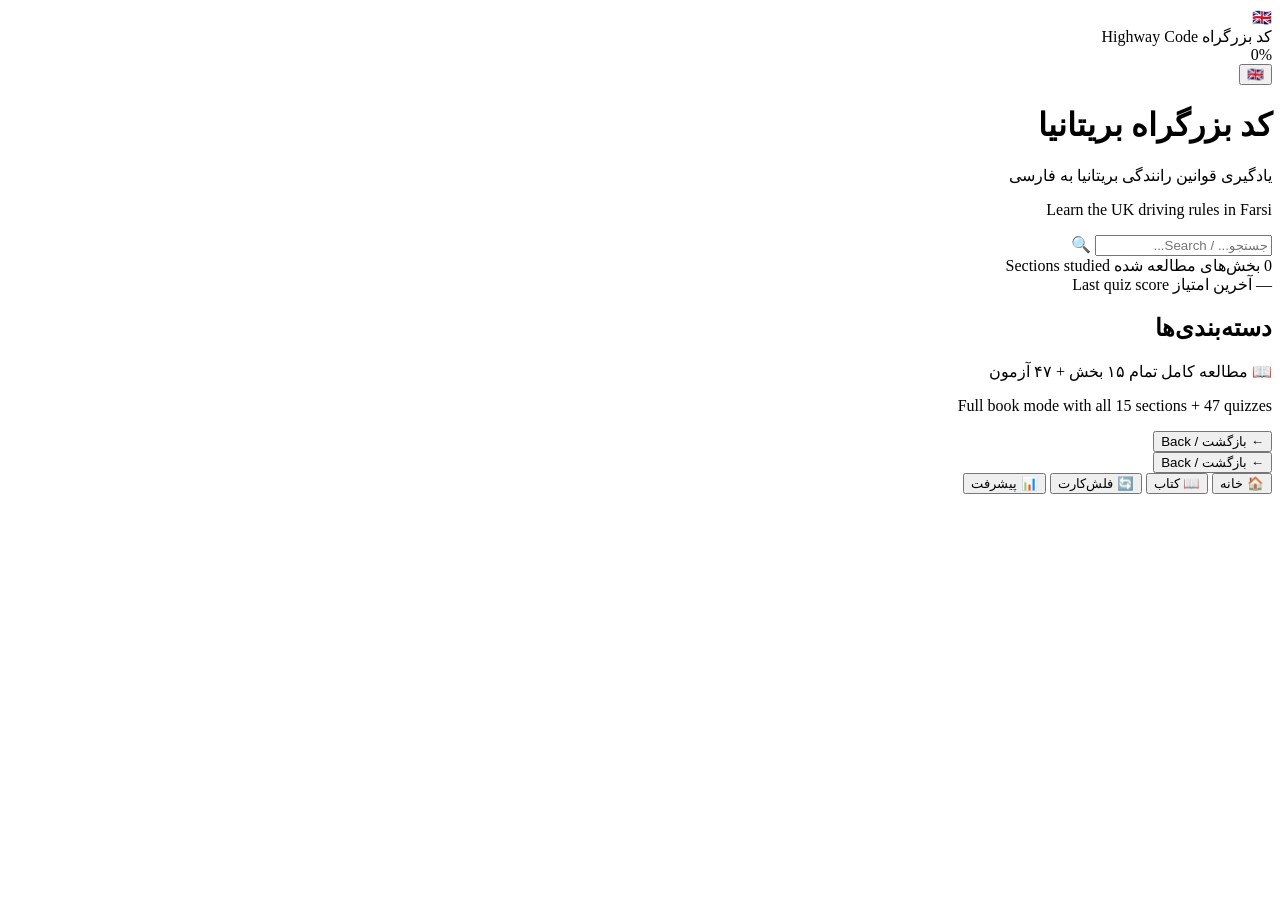
==== index.html @ 94de6531 "Update CTA text — all sections complete, link to book mode" ====
<!DOCTYPE html>
<html lang="fa" dir="rtl">
<head>
  <meta charset="utf-8" />
  <meta name="viewport" content="width=device-width, initial-scale=1" />
  <title>کد بزرگراه بریتانیا — Highway Code</title>
  <meta name="description" content="Learn the UK Highway Code in Farsi with English translations. Study for your theory test." />
  <link rel="preconnect" href="https://fonts.googleapis.com" />
  <link rel="preconnect" href="https://fonts.gstatic.com" crossorigin />
  <link href="https://fonts.googleapis.com/css2?family=Vazirmatn:wght@300;400;500;600;700;800&display=swap" rel="stylesheet" />
  <link rel="stylesheet" href="assets/css/main.css" />
</head>
<body>
  <header class="app-header">
    <div class="header-inner">
      <div class="brand">
        <span class="brand-icon">🇬🇧</span>
        <div class="brand-text">
          <span class="brand-fa">کد بزرگراه</span>
          <span class="brand-en">Highway Code</span>
        </div>
      </div>
      <div class="header-actions">
        <div class="progress-pill" id="progressPill">
          <span id="progressText">0%</span>
        </div>
        <button class="lang-toggle" id="langToggle" title="Switch language">
          <span class="lang-flag">🇬🇧</span>
        </button>
      </div>
    </div>
  </header>

  <main id="app">
    <!-- HOME VIEW -->
    <div class="view active" id="homeView">
      <div class="hero">
        <h1 class="hero-title">کد بزرگراه بریتانیا</h1>
        <p class="hero-sub">یادگیری قوانین رانندگی بریتانیا به فارسی</p>
        <p class="hero-sub-en">Learn the UK driving rules in Farsi</p>
      </div>

      <div class="search-bar">
        <input type="text" id="searchInput" placeholder="جستجو... / Search..." />
        <span class="search-icon">🔍</span>
      </div>

      <div class="stats-row">
        <div class="stat-card">
          <span class="stat-num" id="sectionsCompleted">0</span>
          <span class="stat-label">بخش‌های مطالعه شده</span>
          <span class="stat-label-en">Sections studied</span>
        </div>
        <div class="stat-card">
          <span class="stat-num" id="quizScore">—</span>
          <span class="stat-label">آخرین امتیاز</span>
          <span class="stat-label-en">Last quiz score</span>
        </div>
      </div>

      <!-- Quick Actions -->
      <div id="quickActions"></div>

      <h2 class="section-heading" id="catHeading">دسته‌بندی‌ها</h2>
      <div class="category-grid" id="categoryGrid">
        <!-- Filled by JS -->
      </div>

      <div class="cta-section">
        <p>📖 مطالعه کامل تمام ۱۵ بخش + ۴۷ آزمون</p>
        <p class="cta-sub">Full book mode with all 15 sections + 47 quizzes</p>
      </div>
    </div>

    <!-- SECTION VIEW -->
    <div class="view" id="sectionView">
      <button class="back-btn" id="backBtn">← بازگشت / Back</button>
      <div class="section-content" id="sectionContent">
        <!-- Filled by JS -->
      </div>
    </div>

    <!-- QUIZ VIEW -->
    <div class="view" id="quizView">
      <button class="back-btn" id="quizBackBtn">← بازگشت / Back</button>
      <div class="quiz-container" id="quizContainer">
        <!-- Filled by JS -->
      </div>
    </div>

    <!-- FLASHCARD VIEW -->
    <div class="view" id="flashcardsView">
      <div class="flashcard-container" id="flashcardContainer">
        <!-- Filled by JS -->
      </div>
    </div>

    <!-- PROGRESS VIEW -->
    <div class="view" id="progressView">
      <div class="progress-container" id="progressContainer">
        <!-- Filled by JS -->
      </div>
    </div>

    <!-- FULL READ VIEW -->
    <div class="view" id="readView">
      <div class="read-container" id="readContainer">
        <!-- Filled by JS -->
      </div>
    </div>
  </main>

  <!-- Bottom Tab Navigation -->
  <nav class="bottom-nav" id="bottomNav">
    <button class="bottom-nav-item active" id="navHome" data-target="home">
      <span class="bottom-nav-icon">🏠</span>
      <span class="bottom-nav-label">خانه</span>
    </button>
    <button class="bottom-nav-item" id="navRead" data-target="read">
      <span class="bottom-nav-icon">📖</span>
      <span class="bottom-nav-label">کتاب</span>
    </button>
    <button class="bottom-nav-item" id="navFlashcards" data-target="flashcards">
      <span class="bottom-nav-icon">🔄</span>
      <span class="bottom-nav-label">فلش‌کارت</span>
    </button>
    <button class="bottom-nav-item" id="navProgress" data-target="progress">
      <span class="bottom-nav-icon">📊</span>
      <span class="bottom-nav-label">پیشرفت</span>
    </button>
  </nav>

  <script src="assets/js/data.js"></script>
  <script src="assets/js/signs.js"></script>
  <script src="assets/js/app.js"></script>
</body>
</html>
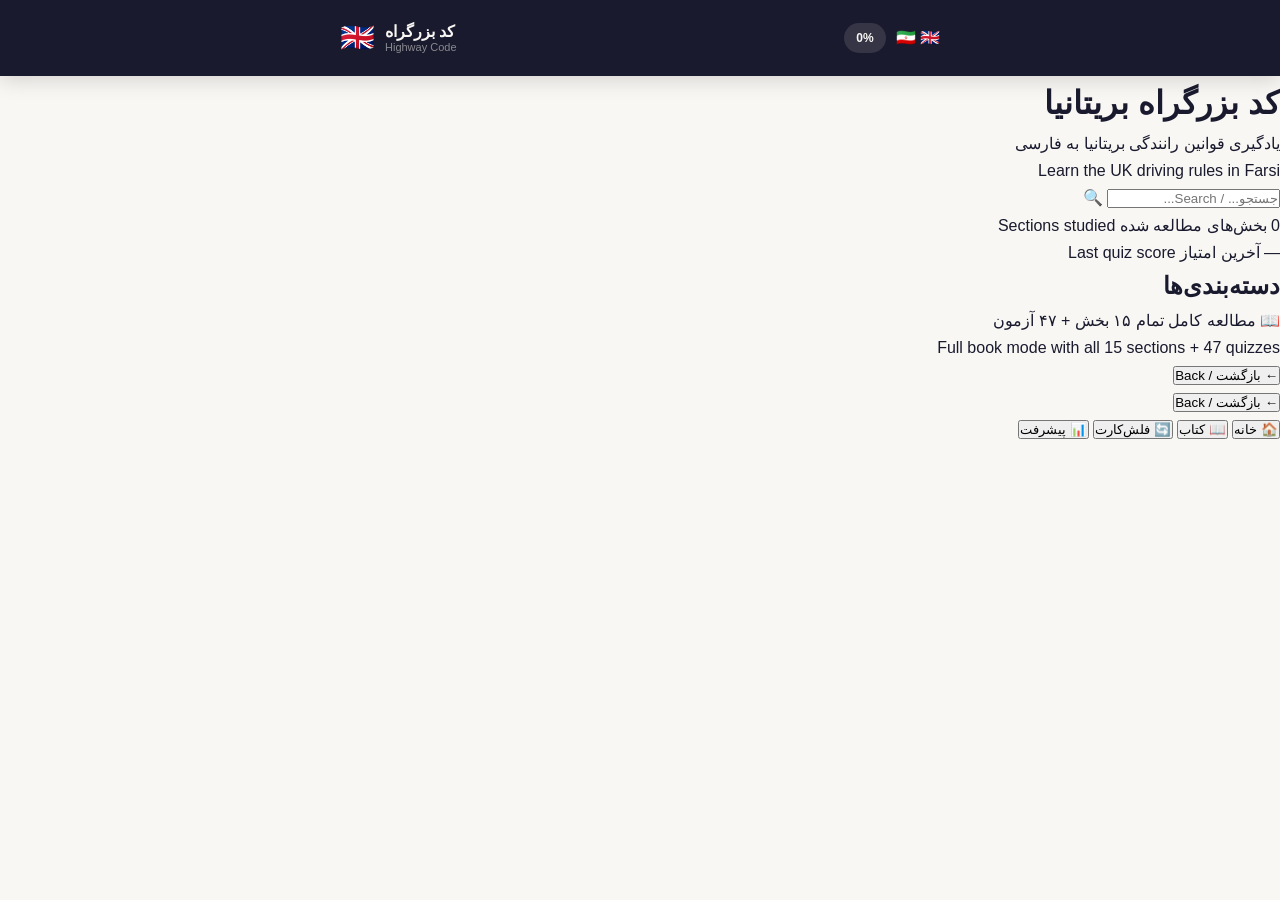
==== commit 8bcb5391: "Fix header: force LTR direction so brand stays left, flags stay right in both languages" ====
--- a/index.html
+++ b/index.html
@@ -8,7 +8,7 @@
   <link rel="preconnect" href="https://fonts.googleapis.com" />
   <link rel="preconnect" href="https://fonts.gstatic.com" crossorigin />
   <link href="https://fonts.googleapis.com/css2?family=Vazirmatn:wght@300;400;500;600;700;800&display=swap" rel="stylesheet" />
-  <link rel="stylesheet" href="assets/css/main.css" />
+  <link rel="stylesheet" href="assets/css/main-v5.css" />
 </head>
 <body>
   <header class="app-header">
@@ -24,9 +24,10 @@
         <div class="progress-pill" id="progressPill">
           <span id="progressText">0%</span>
         </div>
-        <button class="lang-toggle" id="langToggle" title="Switch language">
-          <span class="lang-flag">🇬🇧</span>
-        </button>
+        <div class="lang-flags">
+          <span class="lang-flag-btn active" id="langFa" title="فارسی">🇮🇷</span>
+          <span class="lang-flag-btn" id="langEn" title="English">🇬🇧</span>
+        </div>
       </div>
     </div>
   </header>
@@ -132,6 +133,6 @@
 
   <script src="assets/js/data.js"></script>
   <script src="assets/js/signs.js"></script>
-  <script src="assets/js/app.js"></script>
+  <script src="assets/js/app-v6.js"></script>
 </body>
 </html>
--- a/assets/css/main-v5.css
+++ b/assets/css/main-v5.css
@@ -0,0 +1,1228 @@
+/* ===== RESET & BASE ===== */
+*, *::before, *::after { box-sizing: border-box; margin: 0; padding: 0; }
+html { font-size: 16px; -webkit-text-size-adjust: 100%; }
+body {
+  font-family: 'Vazirmatn', sans-serif;
+  background: #f8f7f4;
+  color: #1a1a2e;
+  min-height: 100vh;
+  line-height: 1.7;
+  padding-bottom: env(safe-area-inset-bottom, 80px);
+}
+
+/* ===== HEADER ===== */
+.app-header {
+  position: sticky; top: 0; z-index: 100;
+  background: #1a1a2e;
+  padding: 14px 20px;
+  box-shadow: 0 4px 20px rgba(0,0,0,.15);
+}
+.header-inner {
+  display: flex; align-items: center; justify-content: space-between;
+  max-width: 600px; margin: 0 auto;
+  direction: ltr; /* keep brand left, actions right regardless of page dir */
+}
+.brand { display: flex; align-items: center; gap: 10px; }
+.brand-icon { font-size: 28px; }
+.brand-text { display: flex; flex-direction: column; line-height: 1.2; }
+.brand-fa { color: #f8f7f4; font-weight: 700; font-size: 16px; }
+.brand-en { color: rgba(248,247,244,.5); font-size: 11px; font-weight: 400; }
+.header-actions { display: flex; align-items: center; gap: 10px; }
+.progress-pill {
+  background: rgba(248,247,244,.12); color: #f8f7f4; font-size: 12px;
+  padding: 5px 12px; border-radius: 20px; font-weight: 600;
+}
+.lang-toggle {
+  width: 36px; height: 36px; border-radius: 50%;
+  background: rgba(248,247,244,.12); border: none; font-size: 18px;
+  cursor: pointer; display: flex; align-items: center; justify-content: center;
+  transition: background .2s;
+.lang-toggle { font-size: 24px; background: rgba(248,247,244,.08); border: none; border-radius: 8px; width: 40px; height: 40px; cursor: pointer; color: #f8f7f4; display: flex; align-items: center; justify-content: center; }
+.lang-toggle:hover { background: rgba(248,247,244,.2); }
+.lang-flags { display: flex; gap: 6px; align-items: center; }
+.lang-flag-btn { font-size: 24px; opacity: .4; cursor: pointer; padding: 4px; border-radius: 8px; transition: opacity .2s, background .2s; user-select: none; }
+.lang-flag-btn.active { opacity: 1; background: rgba(248,247,244,.12); }
+.lang-flag-btn:hover { opacity: .8; }
+
+/* ===== VIEWS ===== */
+.view { display: none; max-width: 600px; margin: 0 auto; padding: 0 20px 100px; }
+.view.active { display: block; }
+
+/* ===== HERO ===== */
+.hero { text-align: center; padding: 32px 0 24px; }
+.hero-title {
+  font-size: 26px; font-weight: 800; color: #1a1a2e;
+  line-height: 1.3; margin-bottom: 8px;
+}
+.hero-sub { font-size: 15px; color: #555; font-weight: 500; }
+.hero-sub-en { font-size: 13px; color: #999; font-weight: 400; direction: ltr; margin-top: 4px; }
+
+/* ===== SEARCH ===== */
+.search-bar {
+  position: relative; margin-bottom: 24px;
+}
+.search-bar input {
+  width: 100%; padding: 14px 18px 14px 48px;
+  border: 2px solid #e8e6e1; border-radius: 14px;
+  font-family: 'Vazirmatn', sans-serif; font-size: 15px;
+  background: #fff; color: #1a1a2e;
+  direction: rtl; transition: border-color .2s;
+}
+.search-bar input:focus { outline: none; border-color: #4361ee; }
+.search-bar input::placeholder { color: #aaa; }
+.search-icon { position: absolute; left: 16px; top: 50%; transform: translateY(-50%); font-size: 16px; }
+
+/* ===== STATS ===== */
+.stats-row { display: flex; gap: 12px; margin-bottom: 24px; }
+.stat-card {
+  flex: 1; background: #fff; border-radius: 16px;
+  padding: 18px 16px; text-align: center;
+  box-shadow: 0 2px 12px rgba(0,0,0,.05);
+  border: 1px solid #e8e6e1;
+}
+.stat-num { display: block; font-size: 28px; font-weight: 800; color: #4361ee; }
+.stat-label { display: block; font-size: 12px; color: #666; margin-top: 4px; }
+.stat-label-en { display: block; font-size: 10px; color: #aaa; direction: ltr; }
+
+/* ===== SECTION HEADINGS ===== */
+.section-heading {
+  font-size: 18px; font-weight: 700; margin-bottom: 16px;
+  padding-bottom: 8px; border-bottom: 2px solid #e8e6e1;
+}
+
+/* ===== CATEGORY GRID ===== */
+.category-grid { display: flex; flex-direction: column; gap: 10px; margin-bottom: 24px; }
+.cat-card {
+  background: #fff; border-radius: 16px; padding: 18px 20px;
+  display: flex; align-items: center; gap: 16px;
+  border: 1px solid #e8e6e1; cursor: pointer;
+  transition: all .2s; box-shadow: 0 1px 4px rgba(0,0,0,.03);
+}
+.cat-card:hover { border-color: #4361ee; box-shadow: 0 4px 16px rgba(67,97,238,.12); transform: translateY(-1px); }
+.cat-card.completed { border-color: #22c55e; }
+.cat-card.completed::after {
+  content: '✓'; margin-right: auto; font-size: 20px; font-weight: 700; color: #22c55e;
+}
+.cat-icon { font-size: 32px; flex-shrink: 0; width: 52px; height: 52px; display: flex; align-items: center; justify-content: center; background: #f0effc; border-radius: 14px; }
+.cat-info { flex: 1; }
+.cat-title { font-size: 15px; font-weight: 700; color: #1a1a2e; line-height: 1.4; }
+.cat-title-en { font-size: 12px; color: #888; direction: ltr; font-weight: 400; margin-top: 2px; }
+.cat-meta { font-size: 11px; color: #aaa; margin-top: 4px; }
+
+/* ===== CTA ===== */
+.cta-section { text-align: center; padding: 20px; color: #888; font-size: 14px; }
+.cta-sub { font-size: 12px; color: #bbb; direction: ltr; }
+
+/* ===== BACK BTN ===== */
+.back-btn {
+  background: none; border: none; color: #4361ee; font-family: 'Vazirmatn', sans-serif;
+  font-size: 14px; font-weight: 600; cursor: pointer; padding: 12px 0;
+  margin-bottom: 16px; display: flex; align-items: center; gap: 6px;
+  direction: ltr;
+}
+.back-btn:hover { color: #3651d4; }
+
+/* ===== SECTION CONTENT ===== */
+.section-title {
+  font-size: 22px; font-weight: 800; margin-bottom: 4px; line-height: 1.4;
+}
+.section-title-en {
+  font-size: 14px; color: #888; direction: ltr; margin-bottom: 20px;
+}
+.rule-card {
+  background: #fff; border-radius: 16px; padding: 20px; margin-bottom: 14px;
+  border: 1px solid #e8e6e1; box-shadow: 0 1px 4px rgba(0,0,0,.03);
+  transition: box-shadow .3s, border-color .3s;
+}
+.rule-card.listen-all-highlight {
+  border-color: #4361ee;
+  box-shadow: 0 4px 16px rgba(67,97,238,.2);
+}
+.rule-header { margin-bottom: 10px; }
+.rule-header-row {
+  display: flex; align-items: center; gap: 12px;
+}
+.rule-num {
+  display: inline-block; background: #4361ee; color: #fff;
+  font-size: 11px; font-weight: 700; padding: 3px 10px; border-radius: 8px;
+  margin-bottom: 10px; direction: ltr;
+}
+.rule-text-row {
+  display: flex; align-items: flex-start; gap: 8px;
+}
+.rule-text { font-size: 15px; font-weight: 500; line-height: 1.8; flex: 1; }
+.rule-text-en {
+  font-size: 13px; color: #667; direction: ltr; text-align: left;
+  margin-top: 8px; padding-top: 8px; border-top: 1px solid #f0effc;
+  line-height: 1.7; font-family: -apple-system, BlinkMacSystemFont, 'Segoe UI', sans-serif;
+}
+.rule-warning {
+  background: #fef3c7; border-color: #f59e0b; border-radius: 12px;
+  padding: 14px 16px; margin-top: 12px; font-size: 13px; color: #92400e;
+  display: flex; gap: 8px; align-items: flex-start;
+}
+.rule-warning::before { content: '⚠️'; font-size: 16px; flex-shrink: 0; }
+
+.rule-tip {
+  background: #ecfdf5; border-color: #22c55e; border-radius: 12px;
+  padding: 14px 16px; margin-top: 12px; font-size: 13px; color: #166534;
+  display: flex; gap: 8px; align-items: flex-start;
+}
+.rule-tip::before { content: '💡'; font-size: 16px; flex-shrink: 0; }
+
+.rule-image {
+  width: 100%; border-radius: 12px; margin-top: 12px;
+  border: 1px solid #e8e6e1;
+}
+
+.sign-grid {
+  display: grid; grid-template-columns: repeat(2, 1fr); gap: 12px;
+  margin-top: 12px;
+}
+.sign-card {
+  background: #fff; border-radius: 12px; padding: 16px 12px;
+  text-align: center; border: 1px solid #e8e6e1;
+}
+.sign-icon { font-size: 36px; margin-bottom: 6px; }
+.sign-name { font-size: 13px; font-weight: 600; }
+.sign-name-en { font-size: 11px; color: #888; direction: ltr; }
+
+/* ===== SIGN THUMBNAILS ===== */
+.sign-thumbnail {
+  border-radius: 8px; overflow: hidden; border: 1px solid #e8e6e1;
+  background: #fff; display: flex; align-items: center; justify-content: center;
+}
+.sign-thumbnail svg {
+  width: 100%; height: 100%; display: block;
+}
+
+/* ===== AUDIO / SPEAK BUTTONS ===== */
+.listen-all-bar {
+  display: flex; align-items: center; gap: 10px;
+  margin-bottom: 16px;
+}
+.listen-all-btn {
+  flex: 1; padding: 12px 16px; border-radius: 12px;
+  background: #f0effc; border: 1px solid #e0dff8;
+  font-family: 'Vazirmatn', sans-serif; font-size: 13px;
+  font-weight: 600; color: #4361ee; cursor: pointer;
+  display: flex; align-items: center; gap: 8px;
+  transition: all .2s;
+}
+.listen-all-btn:hover { background: #e0dff8; }
+.listen-all-btn.playing {
+  background: #4361ee; color: #fff; border-color: #4361ee;
+  animation: pulse-bg 1.5s ease-in-out infinite;
+}
+@keyframes pulse-bg {
+  0%, 100% { background: #4361ee; }
+  50% { background: #3651d4; }
+}
+
+.audio-toggle-btn {
+  width: 44px; height: 44px; border-radius: 12px;
+  background: #f8f7f4; border: 1px solid #e8e6e1;
+  font-size: 20px; cursor: pointer; display: flex;
+  align-items: center; justify-content: center;
+  transition: all .2s; flex-shrink: 0;
+}
+.audio-toggle-btn.on { background: #ecfdf5; border-color: #22c55e; }
+.audio-toggle-btn:not(.on) { opacity: 0.5; }
+
+.speak-btn {
+  background: none; border: none; cursor: pointer;
+  padding: 4px; flex-shrink: 0; margin-top: 2px;
+  border-radius: 8px; transition: background .2s;
+  line-height: 1;
+}
+.speak-btn:hover { background: #f0effc; }
+.speak-icon { font-size: 18px; display: inline-block; transition: transform .2s; }
+.speak-icon.speaking-active {
+  animation: speak-bounce 0.5s ease-in-out infinite alternate;
+  color: #4361ee;
+}
+@keyframes speak-bounce {
+  0% { transform: scale(1); }
+  100% { transform: scale(1.3); }
+}
+
+/* ===== QUICK ACTIONS ===== */
+.quick-actions {
+  display: flex; gap: 12px; margin-bottom: 24px;
+}
+.quick-action-btn {
+  flex: 1; padding: 16px 12px; border-radius: 16px;
+  background: #fff; border: 2px solid #e8e6e1;
+  font-family: 'Vazirmatn', sans-serif; cursor: pointer;
+  display: flex; flex-direction: column; align-items: center; gap: 6px;
+  transition: all .2s;
+}
+.quick-action-btn:hover { border-color: #4361ee; transform: translateY(-1px); box-shadow: 0 4px 16px rgba(67,97,238,.1); }
+.quick-action-icon { font-size: 28px; }
+.quick-action-label { font-size: 14px; font-weight: 700; color: #1a1a2e; }
+.quick-action-label-en { font-size: 11px; color: #888; direction: ltr; }
+
+/* ===== MARK COMPLETE BTN ===== */
+.mark-complete {
+  width: 100%; padding: 16px; border-radius: 14px;
+  background: #4361ee; color: #fff; font-family: 'Vazirmatn', sans-serif;
+  font-size: 16px; font-weight: 700; border: none; cursor: pointer;
+  margin-top: 24px; transition: background .2s;
+}
+.mark-complete:hover { background: #3651d4; }
+.mark-complete.done { background: #22c55e; }
+
+.start-quiz-btn {
+  width: 100%; padding: 14px; border-radius: 14px;
+  background: #fff; color: #4361ee; font-family: 'Vazirmatn', sans-serif;
+  font-size: 15px; font-weight: 600; border: 2px solid #4361ee;
+  cursor: pointer; margin-top: 12px; transition: all .2s;
+}
+.start-quiz-btn:hover { background: #f0effc; }
+
+/* ===== QUIZ ===== */
+.quiz-progress {
+  display: flex; align-items: center; gap: 12px; margin-bottom: 20px;
+}
+.quiz-progress-bar {
+  flex: 1; height: 8px; background: #e8e6e1; border-radius: 4px; overflow: hidden;
+}
+.quiz-progress-fill {
+  height: 100%; background: #4361ee; border-radius: 4px; transition: width .3s;
+}
+.quiz-progress-text { font-size: 12px; color: #888; font-weight: 600; white-space: nowrap; }
+
+.quiz-question {
+  background: #fff; border-radius: 16px; padding: 24px 20px;
+  border: 1px solid #e8e6e1; margin-bottom: 16px;
+}
+.quiz-q-text { font-size: 16px; font-weight: 600; line-height: 1.8; margin-bottom: 6px; }
+.quiz-q-image { width: 100%; border-radius: 12px; margin-bottom: 12px; }
+.quiz-q-en { font-size: 13px; color: #667; direction: ltr; text-align: left; margin-bottom: 16px; font-family: -apple-system, sans-serif; }
+
+.quiz-options { display: flex; flex-direction: column; gap: 10px; }
+.quiz-opt {
+  padding: 16px 18px; border-radius: 14px; background: #f8f7f4;
+  border: 2px solid transparent; cursor: pointer; font-family: 'Vazirmatn', sans-serif;
+  font-size: 14px; text-align: right; direction: rtl; line-height: 1.7;
+  transition: all .15s;
+}
+.quiz-opt:hover { border-color: #4361ee; background: #f0effc; }
+.quiz-opt.selected { border-color: #4361ee; background: #f0effc; }
+.quiz-opt.correct { border-color: #22c55e; background: #ecfdf5; }
+.quiz-opt.wrong { border-color: #ef4444; background: #fef2f2; }
+.quiz-opt-letter {
+  display: inline-block; width: 24px; height: 24px; line-height: 24px;
+  text-align: center; border-radius: 8px; background: #e8e6e1;
+  font-size: 12px; font-weight: 700; margin-left: 10px; direction: ltr;
+}
+
+.quiz-explanation {
+  background: #f0effc; border-radius: 14px; padding: 18px; margin-top: 14px;
+  font-size: 13px; line-height: 1.8; display: none;
+}
+.quiz-explanation.visible { display: block; }
+.quiz-explanation strong { color: #4361ee; }
+
+.quiz-next {
+  width: 100%; padding: 16px; border-radius: 14px;
+  background: #4361ee; color: #fff; font-family: 'Vazirmatn', sans-serif;
+  font-size: 15px; font-weight: 700; border: none; cursor: pointer;
+  margin-top: 16px; display: none;
+}
+.quiz-next.visible { display: block; }
+
+/* ===== QUIZ RESULT ===== */
+.quiz-result {
+  text-align: center; padding: 40px 20px;
+}
+.quiz-result-icon { font-size: 64px; margin-bottom: 16px; }
+.quiz-result-score { font-size: 48px; font-weight: 800; color: #4361ee; }
+.quiz-result-label { font-size: 16px; color: #666; margin-top: 4px; }
+.quiz-result-message { font-size: 18px; font-weight: 600; margin-top: 20px; line-height: 1.6; }
+
+/* ===== FLASHCARD MODE ===== */
+.flashcard-container {
+  padding-bottom: 20px;
+}
+.flashcard-filters {
+  display: flex; gap: 6px; flex-wrap: wrap; margin-bottom: 20px;
+}
+.flashcard-filter-btn {
+  padding: 8px 14px; border-radius: 10px;
+  background: #f8f7f4; border: 1px solid #e8e6e1;
+  font-family: 'Vazirmatn', sans-serif; font-size: 12px;
+  font-weight: 600; color: #666; cursor: pointer;
+  transition: all .2s;
+}
+.flashcard-filter-btn.active {
+  background: #4361ee; color: #fff; border-color: #4361ee;
+}
+.flashcard-filter-btn:hover:not(.active) { border-color: #4361ee; }
+
+.flashcard-score-bar {
+  display: flex; justify-content: space-between; align-items: center;
+  margin-bottom: 12px; font-size: 14px; font-weight: 600;
+}
+.flashcard-score-correct { color: #22c55e; }
+.flashcard-score-progress { color: #4361ee; }
+.flashcard-score-incorrect { color: #ef4444; }
+
+.flashcard-progress-bar {
+  height: 6px; background: #e8e6e1; border-radius: 3px;
+  overflow: hidden; margin-bottom: 24px;
+}
+.flashcard-progress-fill {
+  height: 100%; background: #4361ee; border-radius: 3px;
+  transition: width .3s;
+}
+
+.flashcard-wrapper {
+  perspective: 800px; margin-bottom: 20px;
+}
+.flashcard-card {
+  width: 100%; min-height: 320px; position: relative;
+  cursor: pointer; transform-style: preserve-3d;
+  transition: transform 0.5s ease;
+}
+.flashcard-card.flipped {
+  transform: rotateY(180deg);
+}
+.flashcard-face {
+  position: absolute; top: 0; left: 0; width: 100%; height: 100%;
+  backface-visibility: hidden; border-radius: 20px;
+  background: #fff; border: 2px solid #e8e6e1;
+  box-shadow: 0 4px 20px rgba(0,0,0,.06);
+  display: flex; flex-direction: column; align-items: center; justify-content: center;
+  padding: 30px 24px;
+}
+.flashcard-back {
+  transform: rotateY(180deg);
+}
+.flashcard-front-inner {
+  width: 160px; height: 160px;
+}
+.flashcard-front-inner svg {
+  width: 100%; height: 100%;
+}
+.flashcard-hint {
+  margin-top: 20px; font-size: 13px; color: #aaa; text-align: center;
+}
+.flashcard-back-inner {
+  text-align: center;
+}
+.flashcard-name {
+  font-size: 22px; font-weight: 800; color: #1a1a2e;
+}
+.flashcard-name-en {
+  font-size: 14px; color: #888; direction: ltr; margin-top: 4px;
+}
+.flashcard-divider {
+  width: 40px; height: 3px; background: #e8e6e1;
+  border-radius: 2px; margin: 16px auto;
+}
+.flashcard-desc {
+  font-size: 15px; font-weight: 500; color: #1a1a2e; line-height: 1.8;
+}
+.flashcard-desc-en {
+  font-size: 13px; color: #667; direction: ltr; margin-top: 8px;
+}
+.flashcard-cat-badge {
+  display: inline-block; margin-top: 14px;
+  background: #f0effc; color: #4361ee; font-size: 11px;
+  font-weight: 600; padding: 4px 12px; border-radius: 8px;
+  text-transform: uppercase;
+}
+
+.flashcard-actions {
+  display: flex; gap: 12px; margin-bottom: 16px;
+}
+.flashcard-btn {
+  flex: 1; padding: 18px; border-radius: 16px;
+  font-family: 'Vazirmatn', sans-serif; font-size: 18px;
+  font-weight: 700; border: 2px solid transparent;
+  cursor: pointer; transition: all .2s;
+}
+.flashcard-btn.correct {
+  background: #ecfdf5; color: #166534; border-color: #22c55e;
+}
+.flashcard-btn.correct:hover { background: #22c55e; color: #fff; }
+.flashcard-btn.incorrect {
+  background: #fef2f2; color: #991b1b; border-color: #ef4444;
+}
+.flashcard-btn.incorrect:hover { background: #ef4444; color: #fff; }
+.flashcard-btn.flip {
+  background: #f0effc; color: #4361ee; border-color: #4361ee;
+}
+.flashcard-btn.flip:hover { background: #4361ee; color: #fff; }
+
+.flashcard-extra-actions {
+  display: flex; gap: 12px;
+}
+.flashcard-extra-btn {
+  flex: 1; padding: 12px; border-radius: 12px;
+  background: #f8f7f4; border: 1px solid #e8e6e1;
+  font-family: 'Vazirmatn', sans-serif; font-size: 13px;
+  font-weight: 600; color: #666; cursor: pointer;
+  transition: all .2s;
+}
+.flashcard-extra-btn:hover { border-color: #4361ee; color: #4361ee; }
+
+/* Flashcard Summary */
+.flashcard-summary {
+  text-align: center; padding: 40px 20px;
+}
+.flashcard-summary-icon { font-size: 64px; margin-bottom: 16px; }
+.flashcard-summary-title { font-size: 24px; font-weight: 800; }
+.flashcard-summary-sub { font-size: 14px; color: #888; direction: ltr; margin-top: 4px; }
+.flashcard-summary-stats {
+  display: flex; gap: 12px; margin-top: 24px; justify-content: center;
+}
+.flashcard-summary-stat {
+  flex: 1; max-width: 120px; padding: 16px 12px;
+  background: #fff; border-radius: 14px; border: 1px solid #e8e6e1;
+  text-align: center;
+}
+.flashcard-summary-stat.correct { border-color: #22c55e; }
+.flashcard-summary-stat.incorrect { border-color: #ef4444; }
+.flashcard-summary-num { font-size: 32px; font-weight: 800; color: #4361ee; display: block; }
+.flashcard-summary-stat.correct .flashcard-summary-num { color: #22c55e; }
+.flashcard-summary-stat.incorrect .flashcard-summary-num { color: #ef4444; }
+.flashcard-summary-label { font-size: 11px; color: #888; margin-top: 4px; }
+.flashcard-summary-bar {
+  max-width: 300px; margin: 20px auto 0;
+  height: 10px; background: #e8e6e1; border-radius: 5px;
+  overflow: hidden;
+}
+.flashcard-summary-fill {
+  height: 100%; border-radius: 5px; transition: width .5s ease;
+}
+.flashcard-summary-actions {
+  display: flex; flex-direction: column; gap: 12px;
+  margin-top: 24px; max-width: 280px; margin-left: auto; margin-right: auto;
+}
+
+/* ===== PROGRESS VIEW ===== */
+.progress-container {
+  padding-bottom: 20px;
+}
+.progress-view-header { margin-bottom: 24px; }
+
+.progress-card {
+  background: #fff; border-radius: 16px;
+  padding: 20px; margin-bottom: 16px;
+  border: 1px solid #e8e6e1;
+  box-shadow: 0 2px 12px rgba(0,0,0,.04);
+}
+.progress-card-header {
+  display: flex; align-items: center; gap: 10px; margin-bottom: 16px;
+}
+.progress-card-icon { font-size: 24px; }
+.progress-card-title { font-size: 16px; font-weight: 700; }
+
+.progress-overall-row {
+  display: flex; align-items: center; gap: 24px;
+  justify-content: center;
+}
+.progress-circle {
+  position: relative; width: 100px; height: 100px;
+}
+.progress-ring {
+  width: 100%; height: 100%; transform: rotate(-90deg);
+}
+.progress-ring-bg {
+  fill: none; stroke: #e8e6e1; stroke-width: 8;
+}
+.progress-ring-fill {
+  fill: none; stroke: #4361ee; stroke-width: 8;
+  stroke-dasharray: 259; stroke-dashoffset: 259;
+  stroke-linecap: round; transition: stroke-dashoffset 0.8s ease;
+}
+.progress-circle-text {
+  position: absolute; top: 50%; left: 50%;
+  transform: translate(-50%, -50%);
+  font-size: 24px; font-weight: 800; color: #4361ee;
+}
+.progress-overall-stats {
+  display: flex; gap: 20px;
+}
+.progress-mini-stat {
+  text-align: center;
+}
+.progress-mini-num {
+  display: block; font-size: 20px; font-weight: 800; color: #1a1a2e;
+}
+.progress-mini-label {
+  font-size: 11px; color: #888;
+}
+
+.progress-stats-grid {
+  display: grid; grid-template-columns: repeat(2, 1fr); gap: 12px;
+  margin-bottom: 24px;
+}
+.progress-stat-card {
+  background: #fff; border-radius: 16px; padding: 20px 16px;
+  text-align: center; border: 1px solid #e8e6e1;
+  box-shadow: 0 2px 12px rgba(0,0,0,.04);
+}
+.progress-stat-icon { font-size: 28px; margin-bottom: 8px; }
+.progress-stat-value { font-size: 28px; font-weight: 800; color: #4361ee; display: block; }
+.progress-stat-label { font-size: 11px; color: #888; margin-top: 4px; line-height: 1.5; }
+
+.progress-section-title {
+  font-size: 16px; font-weight: 700; margin-bottom: 12px;
+  padding-bottom: 8px; border-bottom: 2px solid #e8e6e1;
+}
+.progress-section-list {
+  display: flex; flex-direction: column; gap: 8px;
+}
+.progress-section-item {
+  background: #fff; border-radius: 14px; padding: 16px;
+  border: 1px solid #e8e6e1;
+  display: flex; justify-content: space-between; align-items: center;
+  transition: all .2s;
+}
+.progress-section-item.done { border-color: #22c55e; }
+.progress-section-left {
+  display: flex; align-items: center; gap: 12px; flex: 1;
+}
+.progress-section-icon {
+  font-size: 24px; width: 44px; height: 44px;
+  display: flex; align-items: center; justify-content: center;
+  border-radius: 12px; flex-shrink: 0;
+}
+.progress-section-name { font-size: 14px; font-weight: 600; }
+.progress-section-name-en { font-size: 11px; color: #888; direction: ltr; }
+.progress-section-right {
+  text-align: left; direction: ltr; flex-shrink: 0; margin-right: 12px;
+}
+.progress-section-status {
+  display: flex; flex-direction: column; align-items: flex-end; gap: 4px;
+}
+.progress-badge {
+  font-size: 11px; font-weight: 600; padding: 3px 10px;
+  border-radius: 8px;
+}
+.progress-badge.done { background: #ecfdf5; color: #166534; }
+.progress-badge.pending { background: #f8f7f4; color: #888; }
+.progress-score-badge {
+  font-size: 11px; font-weight: 600;
+}
+.progress-score-bar {
+  display: flex; align-items: flex-end; gap: 3px;
+  margin-top: 6px; justify-content: flex-end; height: 30px;
+}
+.progress-score-col {
+  width: 10px; border-radius: 3px 3px 0 0;
+  transition: height .3s;
+  min-height: 4px;
+}
+
+/* ===== BOTTOM NAV ===== */
+.bottom-nav {
+  position: fixed; bottom: 0; left: 0; right: 0;
+  background: #1a1a2e;
+  display: flex; justify-content: space-around;
+  padding: 8px 0 max(8px, env(safe-area-inset-bottom));
+  z-index: 100;
+  box-shadow: 0 -4px 20px rgba(0,0,0,.15);
+}
+.bottom-nav-item {
+  background: none; border: none;
+  font-family: 'Vazirmatn', sans-serif;
+  color: rgba(248,247,244,.4);
+  display: flex; flex-direction: column; align-items: center;
+  gap: 2px; cursor: pointer; padding: 6px 16px;
+  border-radius: 12px; transition: all .2s;
+  font-size: 11px; font-weight: 500;
+}
+.bottom-nav-item.active {
+  color: #f8f7f4;
+}
+.bottom-nav-icon { font-size: 22px; line-height: 1; }
+.bottom-nav-label { line-height: 1.2; }
+
+/* ===== RESPONSIVE ===== */
+@media (min-width: 768px) {
+  .category-grid { display: grid; grid-template-columns: repeat(2, 1fr); }
+  .sign-grid { grid-template-columns: repeat(3, 1fr); }
+  .quick-actions { gap: 16px; }
+  .flashcard-card { min-height: 380px; }
+  .flashcard-front-inner { width: 200px; height: 200px; }
+  .progress-stats-grid { grid-template-columns: repeat(4, 1fr); }
+}
+
+/* ===== ANIMATIONS ===== */
+.view.active { animation: fadeIn .25s ease; }
+@keyframes fadeIn { from { opacity: 0; transform: translateY(8px); } to { opacity: 1; transform: translateY(0); } }
+
+/* ===== READ VIEW (Book Mode) ===== */
+.read-menu {
+  padding: 16px;
+  max-width: 600px;
+  margin: 0 auto;
+}
+
+.read-menu-header {
+  text-align: center;
+  margin-bottom: 20px;
+}
+
+.read-menu-title {
+  font-size: 22px;
+  color: #1a1a2e;
+  margin: 12px 0 4px;
+}
+
+.read-menu-subtitle {
+  font-size: 14px;
+  color: #555;
+  margin-bottom: 0;
+}
+
+.read-menu-stats {
+  display: flex;
+  justify-content: center;
+  gap: 28px;
+  margin: 16px 0 20px;
+}
+
+.read-menu-item {
+  display: flex;
+  align-items: center;
+  gap: 14px;
+  width: 100%;
+  padding: 14px 16px;
+  background: #fff;
+  border: 1px solid #e8e8e8;
+  border-radius: 14px;
+  color: #1a1a2e;
+  font-family: inherit;
+  font-size: 15px;
+  text-align: right;
+  cursor: pointer;
+  transition: all 0.2s;
+  margin-bottom: 8px;
+}
+
+.read-menu-item:active {
+  background: #f0f4ff;
+  transform: scale(0.98);
+}
+
+.read-menu-num {
+  width: 32px;
+  height: 32px;
+  border-radius: 10px;
+  background: rgba(67,97,238,.1);
+  color: #4361ee;
+  font-size: 13px;
+  font-weight: 700;
+  display: flex;
+  align-items: center;
+  justify-content: center;
+  flex-shrink: 0;
+}
+
+.read-menu-info {
+  flex: 1;
+  min-width: 0;
+}
+
+.read-menu-item-title {
+  font-weight: 600;
+  font-size: 15px;
+  line-height: 1.4;
+  color: #1a1a2e;
+}
+
+.read-menu-item-sub {
+  font-size: 13px;
+  color: #888;
+  line-height: 1.3;
+}
+
+.read-menu-meta {
+  font-size: 12px;
+  color: #999;
+  margin-top: 2px;
+}
+
+.read-menu-check {
+  flex-shrink: 0;
+  font-size: 18px;
+}
+
+.read-menu-arrow {
+  flex-shrink: 0;
+  color: #aaa;
+  font-size: 18px;
+}
+
+.read-menu-footer {
+  text-align: center;
+  padding: 20px 0 10px;
+  font-size: 12px;
+  color: #999;
+}
+
+.read-section-view {
+  padding: 16px;
+  max-width: 700px;
+  margin: 0 auto;
+}
+
+.read-section-topbar {
+  display: flex;
+  align-items: center;
+  justify-content: space-between;
+  margin-bottom: 16px;
+  gap: 10px;
+}
+
+.read-back-btn {
+  padding: 8px 16px;
+  border: 1px solid #ddd;
+  border-radius: 10px;
+  background: #fff;
+  color: #555;
+  font-family: inherit;
+  font-size: 14px;
+  cursor: pointer;
+}
+
+.read-back-btn:active {
+  background: #f5f5f5;
+}
+
+.read-lang-toggle.compact .read-lang-btn {
+  padding: 6px 10px;
+  font-size: 12px;
+}
+
+.read-section-main-title {
+  font-size: 24px;
+  color: #1a1a2e;
+  margin: 0 0 4px;
+  line-height: 1.5;
+}
+
+.read-section-main-title-en {
+  font-size: 18px;
+  color: #555;
+  margin: 0 0 8px;
+}
+
+.read-section-meta {
+  font-size: 13px;
+  color: #888;
+  margin-bottom: 20px;
+}
+
+/* Legacy read view (TOC sidebar — still used as base) */
+.read-container {
+  display: flex;
+  flex-direction: column;
+  min-height: calc(100vh - 70px);
+  padding-bottom: 90px;
+}
+
+/* Table of Contents (legacy — still available for reference) */
+.read-toc {
+  background: #fff;
+  border-radius: 16px;
+  padding: 20px;
+  margin: 16px;
+  position: sticky;
+  top: 70px;
+  z-index: 10;
+  box-shadow: 0 4px 20px rgba(0,0,0,0.06);
+}
+
+.read-toc-header {
+  font-size: 18px;
+  font-weight: 700;
+  margin-bottom: 12px;
+  line-height: 1.4;
+  color: #1a1a2e;
+}
+
+.read-toc-header small {
+  font-weight: 400;
+  color: #888;
+  font-size: 13px;
+}
+
+.read-toc-back button {
+  background: #f5f5f5;
+  border: none;
+  color: #555;
+  padding: 8px 16px;
+  border-radius: 8px;
+  font-size: 14px;
+  font-family: inherit;
+  cursor: pointer;
+  margin-bottom: 12px;
+  width: 100%;
+}
+
+.read-toc-back button:active {
+  background: #eee;
+}
+
+.read-lang-toggle {
+  display: flex;
+  gap: 4px;
+  margin-bottom: 14px;
+  background: #f5f5f5;
+  border-radius: 10px;
+  padding: 4px;
+}
+
+.read-lang-btn {
+  flex: 1;
+  padding: 8px 4px;
+  border: none;
+  border-radius: 8px;
+  background: transparent;
+  color: #555;
+  font-size: 13px;
+  font-family: inherit;
+  font-weight: 600;
+  cursor: pointer;
+  transition: all 0.2s;
+}
+
+.read-lang-btn.active {
+  background: rgba(67,97,238,.12);
+  color: #4361ee;
+}
+
+.read-lang-btn:active {
+  transform: scale(0.96);
+}
+
+.read-toc-item {
+  display: flex;
+  align-items: center;
+  gap: 10px;
+  padding: 10px 12px;
+  border-radius: 10px;
+  text-decoration: none;
+  color: #333;
+  font-size: 14px;
+  transition: background 0.2s;
+  margin-bottom: 2px;
+}
+
+.read-toc-item:active,
+.read-toc-item.active {
+  background: rgba(67,97,238,.1);
+  color: #4361ee;
+}
+
+.read-toc-num {
+  width: 26px;
+  height: 26px;
+  border-radius: 50%;
+  background: rgba(67,97,238,.1);
+  display: flex;
+  align-items: center;
+  justify-content: center;
+  font-size: 12px;
+  font-weight: 600;
+  color: #4361ee;
+  flex-shrink: 0;
+}
+
+.read-toc-text {
+  flex: 1;
+  line-height: 1.3;
+}
+
+.read-toc-count {
+  font-size: 12px;
+  opacity: 0.5;
+  flex-shrink: 0;
+}
+
+/* Read Content */
+.read-content {
+  padding: 0 16px 40px;
+}
+
+.read-intro {
+  text-align: center;
+  padding: 30px 20px;
+  margin-bottom: 24px;
+}
+
+.read-main-title {
+  font-size: 28px;
+  font-weight: 800;
+  margin-bottom: 8px;
+  line-height: 1.3;
+}
+
+.read-subtitle {
+  font-size: 16px;
+  opacity: 0.7;
+  margin-bottom: 20px;
+}
+
+.read-intro-text {
+  font-size: 15px;
+  line-height: 1.7;
+  opacity: 0.85;
+  margin-bottom: 8px;
+}
+
+.read-intro-text-en {
+  font-size: 13px;
+  opacity: 0.5;
+  direction: ltr;
+  margin-bottom: 20px;
+}
+
+.read-stats-row {
+  display: flex;
+  justify-content: center;
+  gap: 24px;
+  margin-top: 20px;
+}
+
+.read-stat {
+  text-align: center;
+}
+
+.read-stat-num {
+  display: block;
+  font-size: 28px;
+  font-weight: 800;
+  color: #4361ee;
+}
+
+.read-stat-label {
+  font-size: 12px;
+  color: #666;
+}
+
+/* Sections */
+.read-section {
+  background: #fff;
+  border-radius: 16px;
+  padding: 20px;
+  margin-bottom: 20px;
+  box-shadow: 0 2px 10px rgba(0,0,0,0.06);
+}
+
+.read-section-header {
+  display: flex;
+  align-items: center;
+  gap: 14px;
+  padding-bottom: 16px;
+  border-bottom: 1px solid #eee;
+  margin-bottom: 16px;
+}
+
+.read-section-num {
+  width: 36px;
+  height: 36px;
+  border-radius: 12px;
+  background: linear-gradient(135deg, #4361ee, #3a56d4);
+  display: flex;
+  align-items: center;
+  justify-content: center;
+  font-size: 16px;
+  font-weight: 700;
+  color: white;
+  flex-shrink: 0;
+}
+
+.read-section-title {
+  font-size: 20px;
+  font-weight: 700;
+  margin: 0;
+  line-height: 1.3;
+  color: #1a1a2e;
+}
+
+.read-section-title-en {
+  font-size: 13px;
+  color: #888;
+  margin: 2px 0 0 0;
+  direction: ltr;
+  text-align: right;
+}
+
+/* Individual rules */
+.read-rule {
+  padding: 14px 0;
+  border-bottom: 1px solid #f0f0f0;
+}
+
+.read-rule:last-child {
+  border-bottom: none;
+}
+
+.read-rule-num {
+  display: inline-block;
+  background: rgba(67,97,238,.1);
+  color: #4361ee;
+  font-size: 11px;
+  font-weight: 600;
+  padding: 2px 8px;
+  border-radius: 6px;
+  margin-bottom: 8px;
+  direction: ltr;
+}
+
+.read-rule-fa {
+  font-size: 16px;
+  line-height: 1.8;
+  color: #1a1a2e;
+  margin-bottom: 6px;
+  white-space: pre-line;
+}
+
+.read-rule-en {
+  font-size: 13px;
+  line-height: 1.6;
+  color: #555;
+  direction: ltr;
+  text-align: left;
+  margin-bottom: 8px;
+}
+
+.read-warning {
+  background: rgba(239, 68, 68, 0.08);
+  border-right: 3px solid #ef4444;
+  padding: 8px 12px;
+  border-radius: 0 8px 8px 0;
+  font-size: 14px;
+  color: #dc2626;
+  margin-top: 6px;
+  line-height: 1.6;
+}
+
+.read-warning-en {
+  font-size: 12px;
+  color: #999;
+  direction: ltr;
+  text-align: left;
+  padding-right: 12px;
+  margin-top: 2px;
+}
+
+.read-tip {
+  background: rgba(234, 179, 8, 0.08);
+  border-right: 3px solid #eab308;
+  padding: 8px 12px;
+  border-radius: 0 8px 8px 0;
+  font-size: 14px;
+  color: #a16207;
+  margin-top: 6px;
+  line-height: 1.6;
+}
+
+.read-tip-en {
+  font-size: 12px;
+  color: #999;
+  direction: ltr;
+  text-align: left;
+  padding-right: 12px;
+  margin-top: 2px;
+}
+
+/* Quiz section in read view */
+.read-quiz-section {
+  text-align: center;
+  padding: 20px;
+  margin-top: 16px;
+  background: rgba(67,97,238,.06);
+  border-radius: 12px;
+}
+
+.read-quiz-title {
+  font-size: 16px;
+  margin-bottom: 12px;
+  color: #4361ee;
+}
+
+.read-quiz-btn {
+  background: linear-gradient(135deg, #4361ee, #3a56d4);
+  border: none;
+  color: white;
+  padding: 12px 28px;
+  border-radius: 12px;
+  font-size: 15px;
+  font-family: inherit;
+  font-weight: 600;
+  cursor: pointer;
+  box-shadow: 0 4px 12px rgba(67,97,238,.25);
+}
+
+.read-quiz-btn:active {
+  transform: scale(0.97);
+}
+
+/* Footer */
+.read-footer {
+  text-align: center;
+  padding: 30px 20px;
+  margin-top: 20px;
+  border-top: 1px solid #eee;
+}
+
+.read-footer p {
+  font-size: 14px;
+  color: #888;
+  margin-bottom: 4px;
+}
+
+.read-footer-en {
+  font-size: 12px !important;
+  direction: ltr;
+}
+
+.read-footer-disclaimer {
+  font-size: 12px !important;
+  color: #b45309;
+  margin-top: 12px !important;
+}
+
+/* Desktop: side-by-side TOC + content */
+@media (min-width: 768px) {
+  .read-container {
+    flex-direction: row;
+    max-width: 900px;
+    margin: 0 auto;
+    padding: 20px;
+    gap: 20px;
+  }
+
+  .read-toc {
+    position: sticky;
+    top: 80px;
+    width: 260px;
+    min-width: 260px;
+    max-height: calc(100vh - 100px);
+    overflow-y: auto;
+    margin: 0;
+    align-self: flex-start;
+    border-radius: 16px;
+  }
+
+  .read-content {
+    flex: 1;
+    padding: 0;
+  }
+
+  .read-section {
+    padding: 28px;
+  }
+
+  .read-rule-fa {
+    font-size: 17px;
+  }
+}
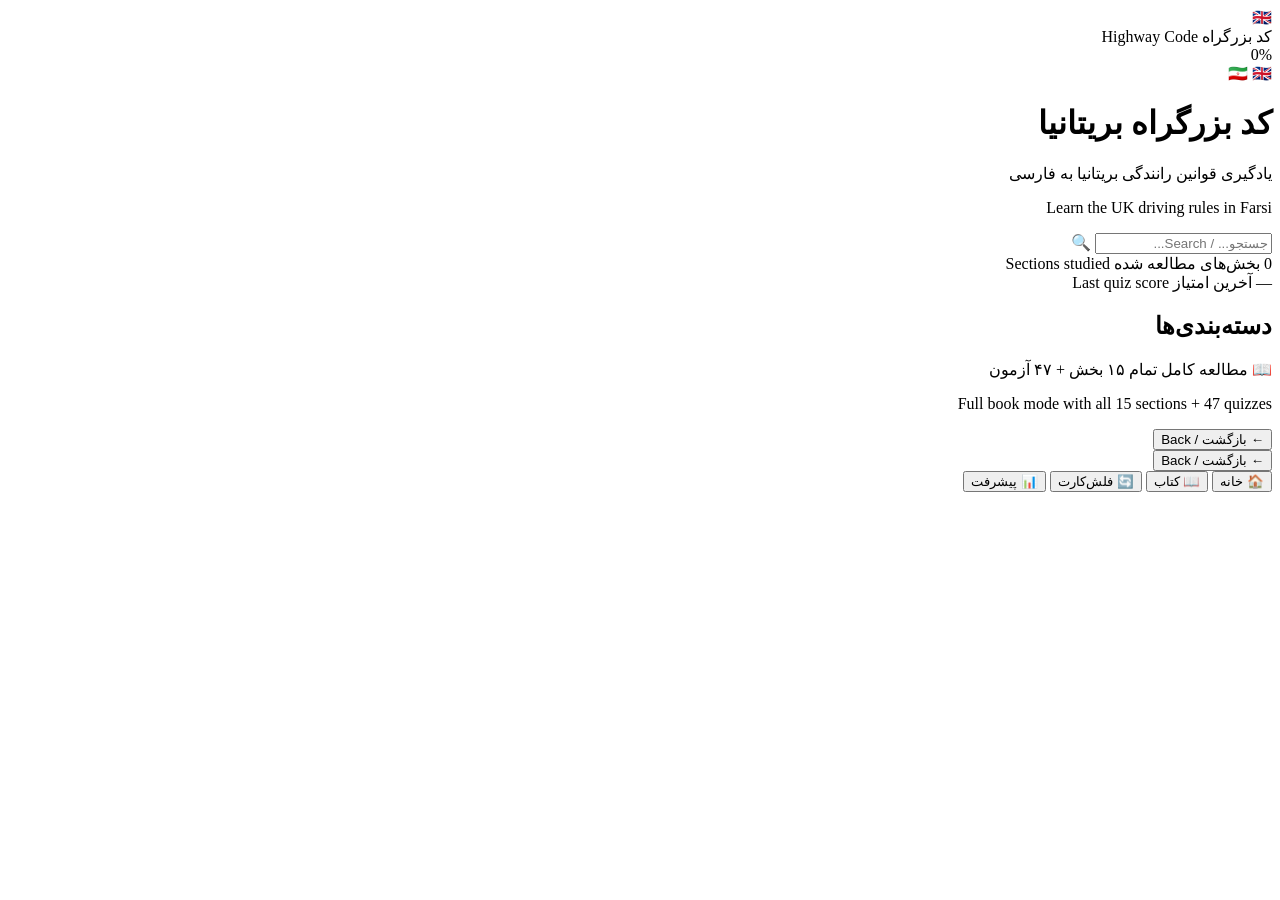
==== commit 8e931d67: "Replace 47 hand-drawn SVG road signs with official UK gov sign images (Crown copyright, OGL)" ====
--- a/index.html
+++ b/index.html
@@ -8,7 +8,7 @@
   <link rel="preconnect" href="https://fonts.googleapis.com" />
   <link rel="preconnect" href="https://fonts.gstatic.com" crossorigin />
   <link href="https://fonts.googleapis.com/css2?family=Vazirmatn:wght@300;400;500;600;700;800&display=swap" rel="stylesheet" />
-  <link rel="stylesheet" href="assets/css/main-v5.css" />
+  <link rel="stylesheet" href="assets/css/main-v7.css" />
 </head>
 <body>
   <header class="app-header">
@@ -132,7 +132,7 @@
   </nav>
 
   <script src="assets/js/data.js"></script>
-  <script src="assets/js/signs.js"></script>
-  <script src="assets/js/app-v6.js"></script>
+  <script src="assets/js/signs-v2.js"></script>
+  <script src="assets/js/app-v10.js"></script>
 </body>
 </html>
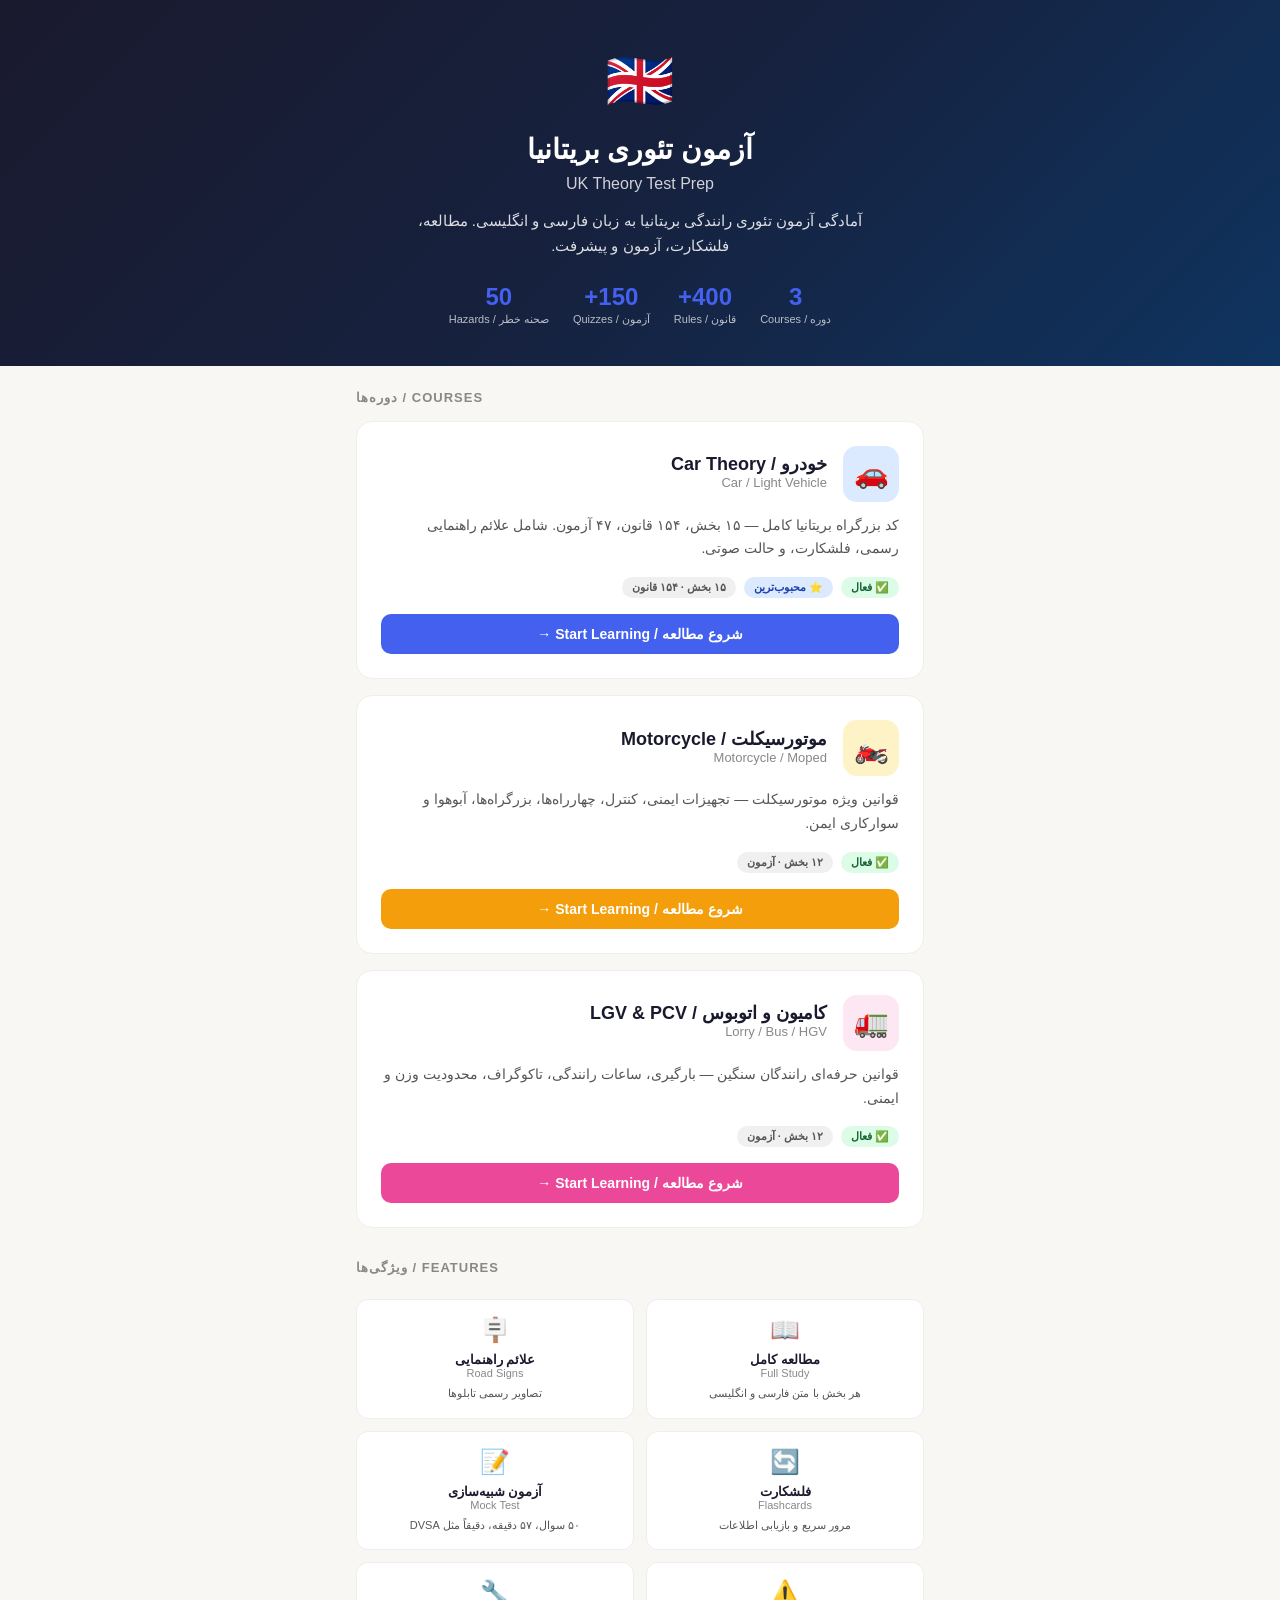
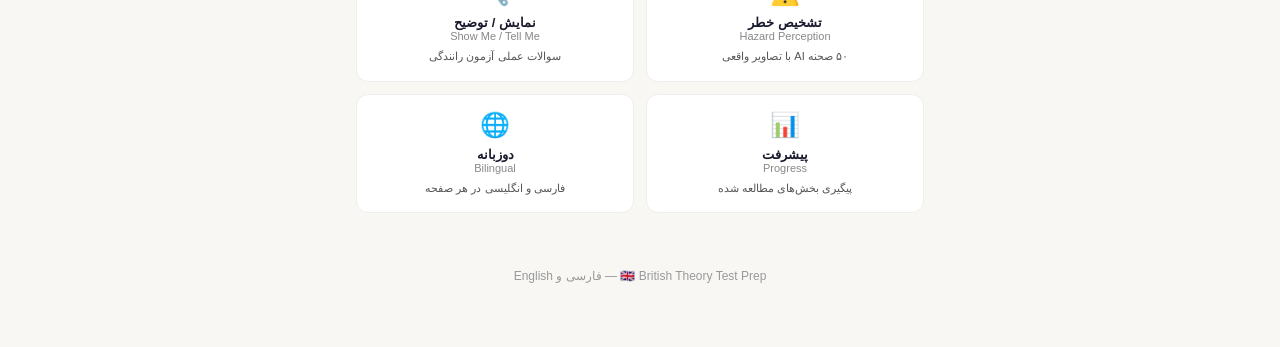
==== commit 45197af8: "Update landing page with new features (hazard perception, mock test, show/tell)" ====
--- a/index.html
+++ b/index.html
@@ -3,136 +3,413 @@
 <head>
   <meta charset="utf-8" />
   <meta name="viewport" content="width=device-width, initial-scale=1" />
-  <title>کد بزرگراه بریتانیا — Highway Code</title>
-  <meta name="description" content="Learn the UK Highway Code in Farsi with English translations. Study for your theory test." />
+  <title>آزمون تئوری رانندگی بریتانیا — UK Theory Test</title>
+  <meta name="description" content="آمادگی آزمون تئوری رانندگی بریتانیا به فارسی و انگلیسی. خودرو، موتورسیکلت، کامیون." />
+  <meta name="theme-color" content="#4361ee" />
+  <meta name="apple-mobile-web-app-capable" content="yes" />
+  <meta name="apple-mobile-web-app-status-bar-style" content="black-translucent" />
+  <meta name="apple-mobile-web-app-title" content="UK Theory" />
+  <link rel="manifest" href="/highway-code-farsi/manifest.json" />
+  <link rel="icon" href="assets/icon.svg" type="image/svg+xml" />
+  <link rel="apple-touch-icon" href="assets/icon.svg" />
   <link rel="preconnect" href="https://fonts.googleapis.com" />
   <link rel="preconnect" href="https://fonts.gstatic.com" crossorigin />
   <link href="https://fonts.googleapis.com/css2?family=Vazirmatn:wght@300;400;500;600;700;800&display=swap" rel="stylesheet" />
-  <link rel="stylesheet" href="assets/css/main-v7.css" />
+  <style>
+    * { margin: 0; padding: 0; box-sizing: border-box; }
+    body {
+      font-family: 'Vazirmatn', sans-serif;
+      background: #f8f7f4;
+      color: #1a1a2e;
+      direction: rtl;
+      min-height: 100vh;
+      padding-bottom: 40px;
+    }
+    .hero {
+      background: linear-gradient(135deg, #1a1a2e 0%, #16213e 50%, #0f3460 100%);
+      color: #fff;
+      padding: 48px 24px 40px;
+      text-align: center;
+      direction: rtl;
+    }
+    .hero-icon { font-size: 56px; margin-bottom: 16px; }
+    .hero h1 {
+      font-size: 28px;
+      font-weight: 800;
+      margin-bottom: 8px;
+      line-height: 1.4;
+    }
+    .hero h1 span { display: block; font-size: 16px; font-weight: 400; opacity: 0.8; margin-top: 4px; }
+    .hero p {
+      font-size: 15px;
+      opacity: 0.85;
+      max-width: 500px;
+      margin: 12px auto 0;
+      line-height: 1.7;
+    }
+    .hero-stats {
+      display: flex;
+      justify-content: center;
+      gap: 24px;
+      margin-top: 24px;
+    }
+    .hero-stat {
+      text-align: center;
+    }
+    .hero-stat .num { font-size: 24px; font-weight: 700; color: #4361ee; }
+    .hero-stat .label { font-size: 11px; opacity: 0.7; margin-top: 2px; }
+    .container {
+      max-width: 600px;
+      margin: 0 auto;
+      padding: 24px 16px;
+    }
+    .section-label {
+      font-size: 13px;
+      font-weight: 600;
+      color: #888;
+      text-transform: uppercase;
+      letter-spacing: 1px;
+      margin-bottom: 16px;
+      direction: ltr;
+    }
+    .course-card {
+      background: #fff;
+      border-radius: 16px;
+      padding: 24px;
+      margin-bottom: 16px;
+      border: 1px solid #eee;
+      transition: transform 0.2s, box-shadow 0.2s;
+      cursor: pointer;
+      text-decoration: none;
+      display: block;
+      color: inherit;
+      direction: rtl;
+    }
+    .course-card:hover {
+      transform: translateY(-2px);
+      box-shadow: 0 8px 24px rgba(0,0,0,0.08);
+      border-color: #4361ee;
+    }
+    .course-card:active { transform: translateY(0); }
+    .course-header {
+      display: flex;
+      align-items: center;
+      gap: 16px;
+      margin-bottom: 12px;
+    }
+    .course-icon {
+      width: 56px;
+      height: 56px;
+      border-radius: 14px;
+      display: flex;
+      align-items: center;
+      justify-content: center;
+      font-size: 28px;
+      flex-shrink: 0;
+    }
+    .course-info h2 {
+      font-size: 18px;
+      font-weight: 700;
+      margin-bottom: 4px;
+    }
+    .course-info h2 span {
+      display: block;
+      font-size: 13px;
+      font-weight: 400;
+      color: #888;
+    }
+    .course-desc {
+      font-size: 14px;
+      line-height: 1.7;
+      color: #555;
+      margin-bottom: 16px;
+    }
+    .course-meta {
+      display: flex;
+      flex-wrap: wrap;
+      gap: 8px;
+    }
+    .course-badge {
+      font-size: 11px;
+      font-weight: 600;
+      padding: 4px 10px;
+      border-radius: 20px;
+      background: #f0f0f0;
+      color: #555;
+    }
+    .course-badge.live { background: #dcfce7; color: #166534; }
+    .course-badge.soon { background: #fef3c7; color: #92400e; }
+    .course-badge.popular { background: #dbeafe; color: #1e40af; }
+    .course-cta {
+      display: flex;
+      align-items: center;
+      justify-content: center;
+      gap: 8px;
+      margin-top: 16px;
+      padding: 12px;
+      border-radius: 10px;
+      font-size: 14px;
+      font-weight: 600;
+      color: #fff;
+      background: #4361ee;
+    }
+    .course-card.disabled {
+      opacity: 0.6;
+      cursor: not-allowed;
+      pointer-events: none;
+    }
+    .course-card.disabled .course-cta {
+      background: #ccc;
+      color: #999;
+    }
+    .features {
+      display: grid;
+      grid-template-columns: 1fr 1fr;
+      gap: 12px;
+      margin-top: 24px;
+    }
+    .feature {
+      background: #fff;
+      border-radius: 12px;
+      padding: 16px;
+      text-align: center;
+      border: 1px solid #eee;
+    }
+    .feature-icon { font-size: 24px; margin-bottom: 8px; }
+    .feature h3 { font-size: 13px; font-weight: 600; margin-bottom: 4px; }
+    .feature h3 span { display: block; font-size: 11px; font-weight: 400; color: #888; }
+    .feature p { font-size: 11px; color: #555; line-height: 1.5; margin-top: 6px; }
+    .footer {
+      text-align: center;
+      padding: 32px 16px 24px;
+      font-size: 12px;
+      color: #999;
+    }
+    .footer a { color: #4361ee; text-decoration: none; }
+    .back-link {
+      display: inline-flex;
+      align-items: center;
+      gap: 6px;
+      font-size: 13px;
+      color: #888;
+      text-decoration: none;
+      margin-bottom: 16px;
+    }
+    .back-link:hover { color: #4361ee; }
+
+    @media (max-width: 400px) {
+      .hero h1 { font-size: 24px; }
+      .course-icon { width: 48px; height: 48px; font-size: 24px; }
+      .features { grid-template-columns: 1fr; }
+      .hero-stats { gap: 16px; }
+    }
+
+    /* ===== SPLASH SCREEN ===== */
+    .splash {
+      position: fixed;
+      inset: 0;
+      z-index: 9999;
+      background: linear-gradient(135deg, #1a1a2e 0%, #16213e 50%, #0f3460 100%);
+      display: flex;
+      flex-direction: column;
+      align-items: center;
+      justify-content: center;
+      transition: opacity 0.4s ease-out;
+    }
+    .splash.hidden {
+      opacity: 0;
+      pointer-events: none;
+    }
+    .splash-icon {
+      font-size: 72px;
+      animation: splashPulse 1.5s ease-in-out infinite;
+    }
+    .splash-title {
+      color: #fff;
+      font-size: 28px;
+      font-weight: 700;
+      margin-top: 16px;
+    }
+    .splash-sub {
+      color: rgba(255,255,255,0.7);
+      font-size: 14px;
+      margin-top: 8px;
+    }
+    .splash-loader {
+      width: 48px;
+      height: 4px;
+      background: rgba(255,255,255,0.2);
+      border-radius: 2px;
+      margin-top: 32px;
+      overflow: hidden;
+    }
+    .splash-loader-bar {
+      height: 100%;
+      width: 40%;
+      background: #4361ee;
+      border-radius: 2px;
+      animation: splashLoad 1.2s ease-in-out infinite;
+    }
+    @keyframes splashPulse {
+      0%, 100% { transform: scale(1); }
+      50% { transform: scale(1.1); }
+    }
+    @keyframes splashLoad {
+      0% { transform: translateX(-100%); }
+      100% { transform: translateX(350%); }
+    }
+  </style>
 </head>
 <body>
-  <header class="app-header">
-    <div class="header-inner">
-      <div class="brand">
-        <span class="brand-icon">🇬🇧</span>
-        <div class="brand-text">
-          <span class="brand-fa">کد بزرگراه</span>
-          <span class="brand-en">Highway Code</span>
-        </div>
+
+<!-- SPLASH SCREEN -->
+<div class="splash" id="splash">
+  <div class="splash-icon">🇬🇧</div>
+  <div class="splash-title">آزمون تئوری بریتانیا</div>
+  <div class="splash-sub">UK Theory Test Prep</div>
+  <div class="splash-loader"><div class="splash-loader-bar"></div></div>
+</div>
+
+<div class="hero">
+  <div class="hero-icon">🇬🇧</div>
+  <h1>
+    آزمون تئوری بریتانیا
+    <span>UK Theory Test Prep</span>
+  </h1>
+  <p>آمادگی آزمون تئوری رانندگی بریتانیا به زبان فارسی و انگلیسی. مطالعه، فلشکارت، آزمون و پیشرفت.</p>
+  <div class="hero-stats">
+    <div class="hero-stat"><div class="num">3</div><div class="label">دوره / Courses</div></div>
+    <div class="hero-stat"><div class="num">400+</div><div class="label">قانون / Rules</div></div>
+    <div class="hero-stat"><div class="num">150+</div><div class="label">آزمون / Quizzes</div></div>
+    <div class="hero-stat"><div class="num">50</div><div class="label">صحنه خطر / Hazards</div></div>
+  </div>
+</div>
+
+<div class="container">
+
+  <div class="section-label">دوره‌ها / Courses</div>
+
+  <!-- CAR -->
+  <a href="car/" class="course-card">
+    <div class="course-header">
+      <div class="course-icon" style="background:#dbeafe;color:#1e40af">🚗</div>
+      <div class="course-info">
+        <h2>خودرو / Car Theory <span>Car / Light Vehicle</span></h2>
       </div>
-      <div class="header-actions">
-        <div class="progress-pill" id="progressPill">
-          <span id="progressText">0%</span>
-        </div>
-        <div class="lang-flags">
-          <span class="lang-flag-btn active" id="langFa" title="فارسی">🇮🇷</span>
-          <span class="lang-flag-btn" id="langEn" title="English">🇬🇧</span>
-        </div>
+    </div>
+    <div class="course-desc">
+      کد بزرگراه بریتانیا کامل — ۱۵ بخش، ۱۵۴ قانون، ۴۷ آزمون. شامل علائم راهنمایی رسمی، فلشکارت، و حالت صوتی.
+    </div>
+    <div class="course-meta">
+      <span class="course-badge live">✅ فعال</span>
+      <span class="course-badge popular">⭐ محبوب‌ترین</span>
+      <span class="course-badge">۱۵ بخش · ۱۵۴ قانون</span>
+    </div>
+    <div class="course-cta">شروع مطالعه / Start Learning →</div>
+  </a>
+
+  <!-- MOTORCYCLE -->
+  <a href="motorcycle/" class="course-card">
+    <div class="course-header">
+      <div class="course-icon" style="background:#fef3c7;color:#92400e">🏍️</div>
+      <div class="course-info">
+        <h2>موتورسیکلت / Motorcycle <span>Motorcycle / Moped</span></h2>
       </div>
     </div>
-  </header>
-
-  <main id="app">
-    <!-- HOME VIEW -->
-    <div class="view active" id="homeView">
-      <div class="hero">
-        <h1 class="hero-title">کد بزرگراه بریتانیا</h1>
-        <p class="hero-sub">یادگیری قوانین رانندگی بریتانیا به فارسی</p>
-        <p class="hero-sub-en">Learn the UK driving rules in Farsi</p>
+    <div class="course-desc">
+      قوانین ویژه موتورسیکلت — تجهیزات ایمنی، کنترل، چهارراه‌ها، بزرگراه‌ها، آبوهوا و سوارکاری ایمن.
+    </div>
+    <div class="course-meta">
+      <span class="course-badge live">✅ فعال</span>
+      <span class="course-badge">۱۲ بخش · آزمون</span>
+    </div>
+    <div class="course-cta" style="background:#f59e0b">شروع مطالعه / Start Learning →</div>
+  </a>
+
+  <!-- LORRY -->
+  <a href="lorry/" class="course-card">
+    <div class="course-header">
+      <div class="course-icon" style="background:#fce7f3;color:#9d174d">🚛</div>
+      <div class="course-info">
+        <h2>کامیون و اتوبوس / LGV & PCV <span>Lorry / Bus / HGV</span></h2>
       </div>
-
-      <div class="search-bar">
-        <input type="text" id="searchInput" placeholder="جستجو... / Search..." />
-        <span class="search-icon">🔍</span>
-      </div>
-
-      <div class="stats-row">
-        <div class="stat-card">
-          <span class="stat-num" id="sectionsCompleted">0</span>
-          <span class="stat-label">بخش‌های مطالعه شده</span>
-          <span class="stat-label-en">Sections studied</span>
-        </div>
-        <div class="stat-card">
-          <span class="stat-num" id="quizScore">—</span>
-          <span class="stat-label">آخرین امتیاز</span>
-          <span class="stat-label-en">Last quiz score</span>
-        </div>
-      </div>
-
-      <!-- Quick Actions -->
-      <div id="quickActions"></div>
-
-      <h2 class="section-heading" id="catHeading">دسته‌بندی‌ها</h2>
-      <div class="category-grid" id="categoryGrid">
-        <!-- Filled by JS -->
-      </div>
-
-      <div class="cta-section">
-        <p>📖 مطالعه کامل تمام ۱۵ بخش + ۴۷ آزمون</p>
-        <p class="cta-sub">Full book mode with all 15 sections + 47 quizzes</p>
-      </div>
-    </div>
-
-    <!-- SECTION VIEW -->
-    <div class="view" id="sectionView">
-      <button class="back-btn" id="backBtn">← بازگشت / Back</button>
-      <div class="section-content" id="sectionContent">
-        <!-- Filled by JS -->
-      </div>
-    </div>
-
-    <!-- QUIZ VIEW -->
-    <div class="view" id="quizView">
-      <button class="back-btn" id="quizBackBtn">← بازگشت / Back</button>
-      <div class="quiz-container" id="quizContainer">
-        <!-- Filled by JS -->
-      </div>
-    </div>
-
-    <!-- FLASHCARD VIEW -->
-    <div class="view" id="flashcardsView">
-      <div class="flashcard-container" id="flashcardContainer">
-        <!-- Filled by JS -->
-      </div>
-    </div>
-
-    <!-- PROGRESS VIEW -->
-    <div class="view" id="progressView">
-      <div class="progress-container" id="progressContainer">
-        <!-- Filled by JS -->
-      </div>
-    </div>
-
-    <!-- FULL READ VIEW -->
-    <div class="view" id="readView">
-      <div class="read-container" id="readContainer">
-        <!-- Filled by JS -->
-      </div>
-    </div>
-  </main>
-
-  <!-- Bottom Tab Navigation -->
-  <nav class="bottom-nav" id="bottomNav">
-    <button class="bottom-nav-item active" id="navHome" data-target="home">
-      <span class="bottom-nav-icon">🏠</span>
-      <span class="bottom-nav-label">خانه</span>
-    </button>
-    <button class="bottom-nav-item" id="navRead" data-target="read">
-      <span class="bottom-nav-icon">📖</span>
-      <span class="bottom-nav-label">کتاب</span>
-    </button>
-    <button class="bottom-nav-item" id="navFlashcards" data-target="flashcards">
-      <span class="bottom-nav-icon">🔄</span>
-      <span class="bottom-nav-label">فلش‌کارت</span>
-    </button>
-    <button class="bottom-nav-item" id="navProgress" data-target="progress">
-      <span class="bottom-nav-icon">📊</span>
-      <span class="bottom-nav-label">پیشرفت</span>
-    </button>
-  </nav>
-
-  <script src="assets/js/data.js"></script>
-  <script src="assets/js/signs-v2.js"></script>
-  <script src="assets/js/app-v10.js"></script>
+    </div>
+    <div class="course-desc">
+      قوانین حرفه‌ای رانندگان سنگین — بارگیری، ساعات رانندگی، تاکوگراف، محدودیت وزن و ایمنی.
+    </div>
+    <div class="course-meta">
+      <span class="course-badge live">✅ فعال</span>
+      <span class="course-badge">۱۲ بخش · آزمون</span>
+    </div>
+    <div class="course-cta" style="background:#ec4899">شروع مطالعه / Start Learning →</div>
+  </a>
+
+  <div class="section-label" style="margin-top:32px">ویژگی‌ها / Features</div>
+
+  <div class="features">
+    <div class="feature">
+      <div class="feature-icon">📖</div>
+      <h3>مطالعه کامل <span>Full Study</span></h3>
+      <p>هر بخش با متن فارسی و انگلیسی</p>
+    </div>
+    <div class="feature">
+      <div class="feature-icon">🪧</div>
+      <h3>علائم راهنمایی <span>Road Signs</span></h3>
+      <p>تصاویر رسمی تابلوها</p>
+    </div>
+    <div class="feature">
+      <div class="feature-icon">🔄</div>
+      <h3>فلشکارت <span>Flashcards</span></h3>
+      <p>مرور سریع و بازیابی اطلاعات</p>
+    </div>
+    <div class="feature">
+      <div class="feature-icon">📝</div>
+      <h3>آزمون شبیه‌سازی <span>Mock Test</span></h3>
+      <p>۵۰ سوال، ۵۷ دقیقه، دقیقاً مثل DVSA</p>
+    </div>
+    <div class="feature">
+      <div class="feature-icon">⚠️</div>
+      <h3>تشخیص خطر <span>Hazard Perception</span></h3>
+      <p>۵۰ صحنه AI با تصاویر واقعی</p>
+    </div>
+    <div class="feature">
+      <div class="feature-icon">🔧</div>
+      <h3>نمایش / توضیح <span>Show Me / Tell Me</span></h3>
+      <p>سوالات عملی آزمون رانندگی</p>
+    </div>
+    <div class="feature">
+      <div class="feature-icon">📊</div>
+      <h3>پیشرفت <span>Progress</span></h3>
+      <p>پیگیری بخش‌های مطالعه شده</p>
+    </div>
+    <div class="feature">
+      <div class="feature-icon">🌐</div>
+      <h3>دوزبانه <span>Bilingual</span></h3>
+      <p>فارسی و انگلیسی در هر صفحه</p>
+    </div>
+  </div>
+
+</div>
+
+<div class="footer">
+  <p>🇬🇧 British Theory Test Prep — فارسی و English</p>
+</div>
+
+<script>
+  // Dismiss splash screen after content loads
+  window.addEventListener('load', function() {
+    setTimeout(function() {
+      var splash = document.getElementById('splash');
+      if (splash) splash.classList.add('hidden');
+      setTimeout(function() { splash.remove(); }, 400);
+    }, 800);
+  });
+
+  // Register service worker
+  if ('serviceWorker' in navigator) {
+    navigator.serviceWorker.register('/highway-code-farsi/sw.js').catch(function(){});
+  }
+</script>
+
 </body>
 </html>
